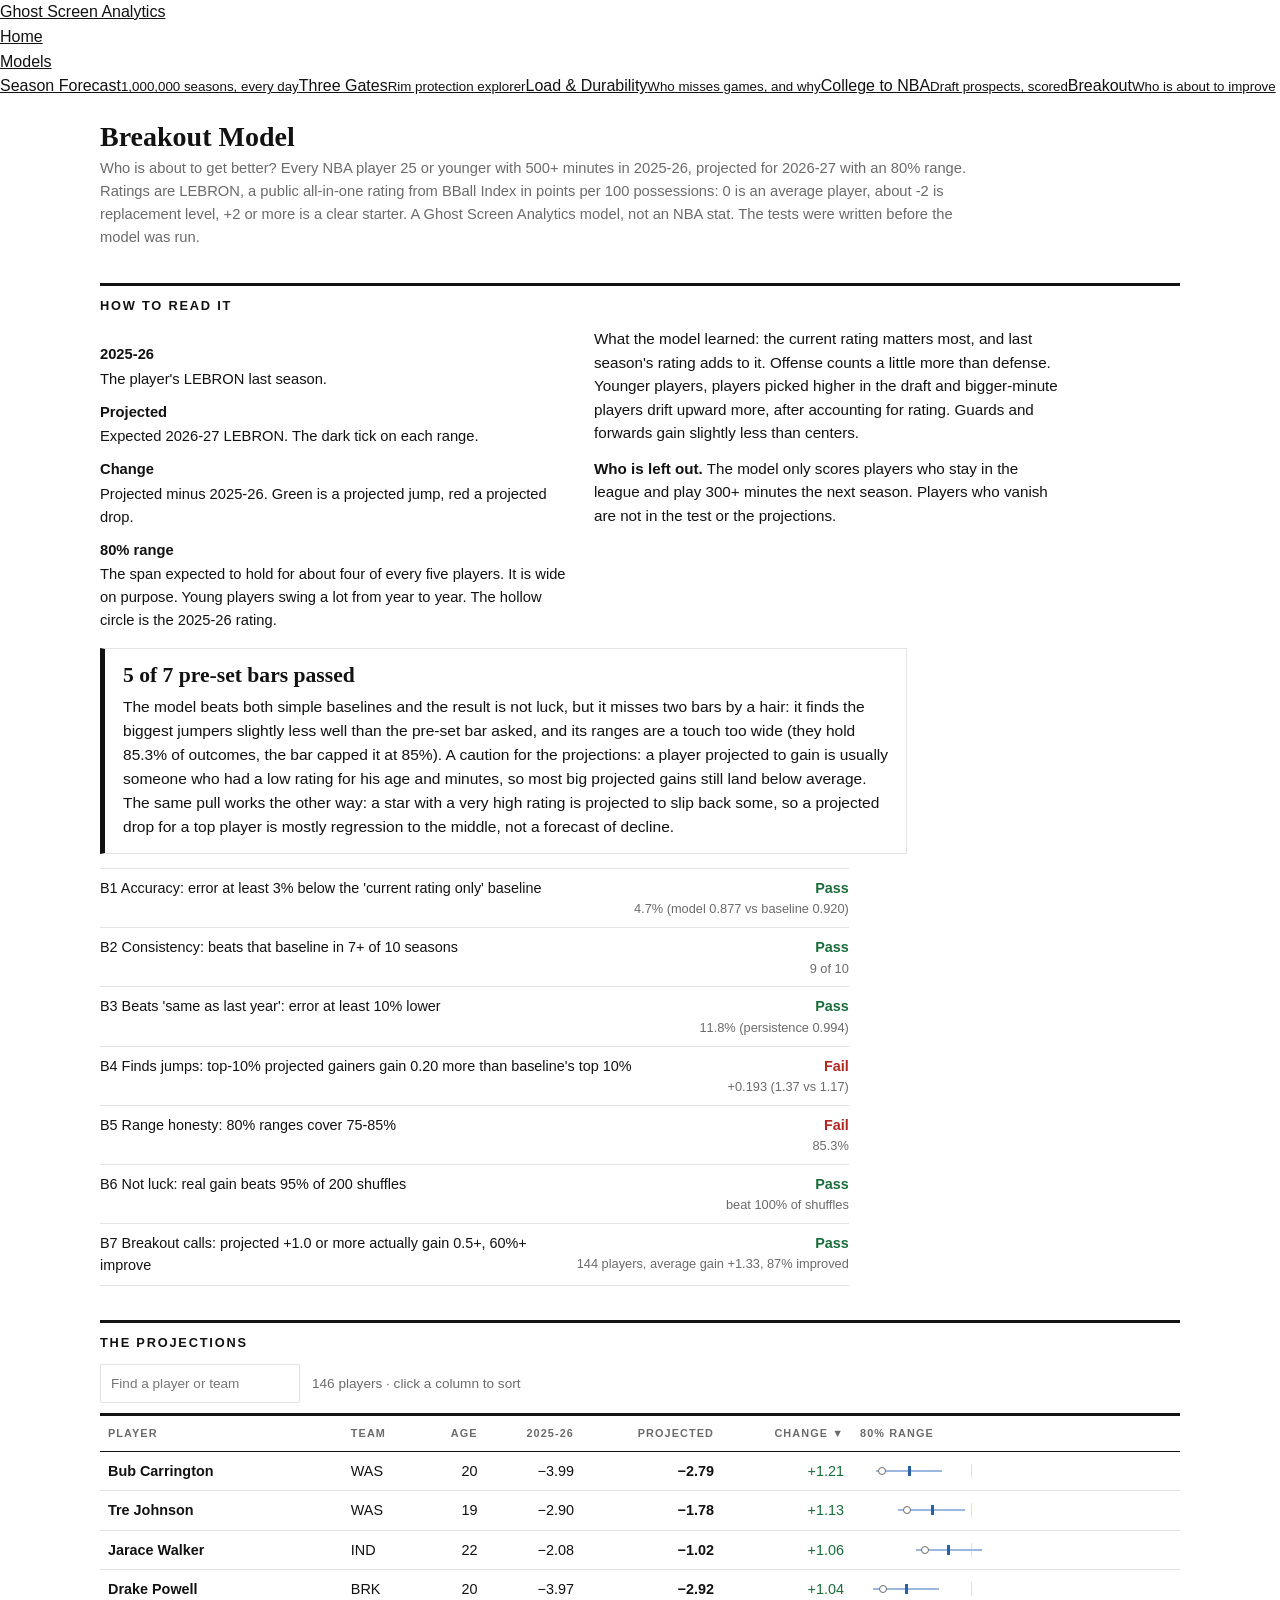
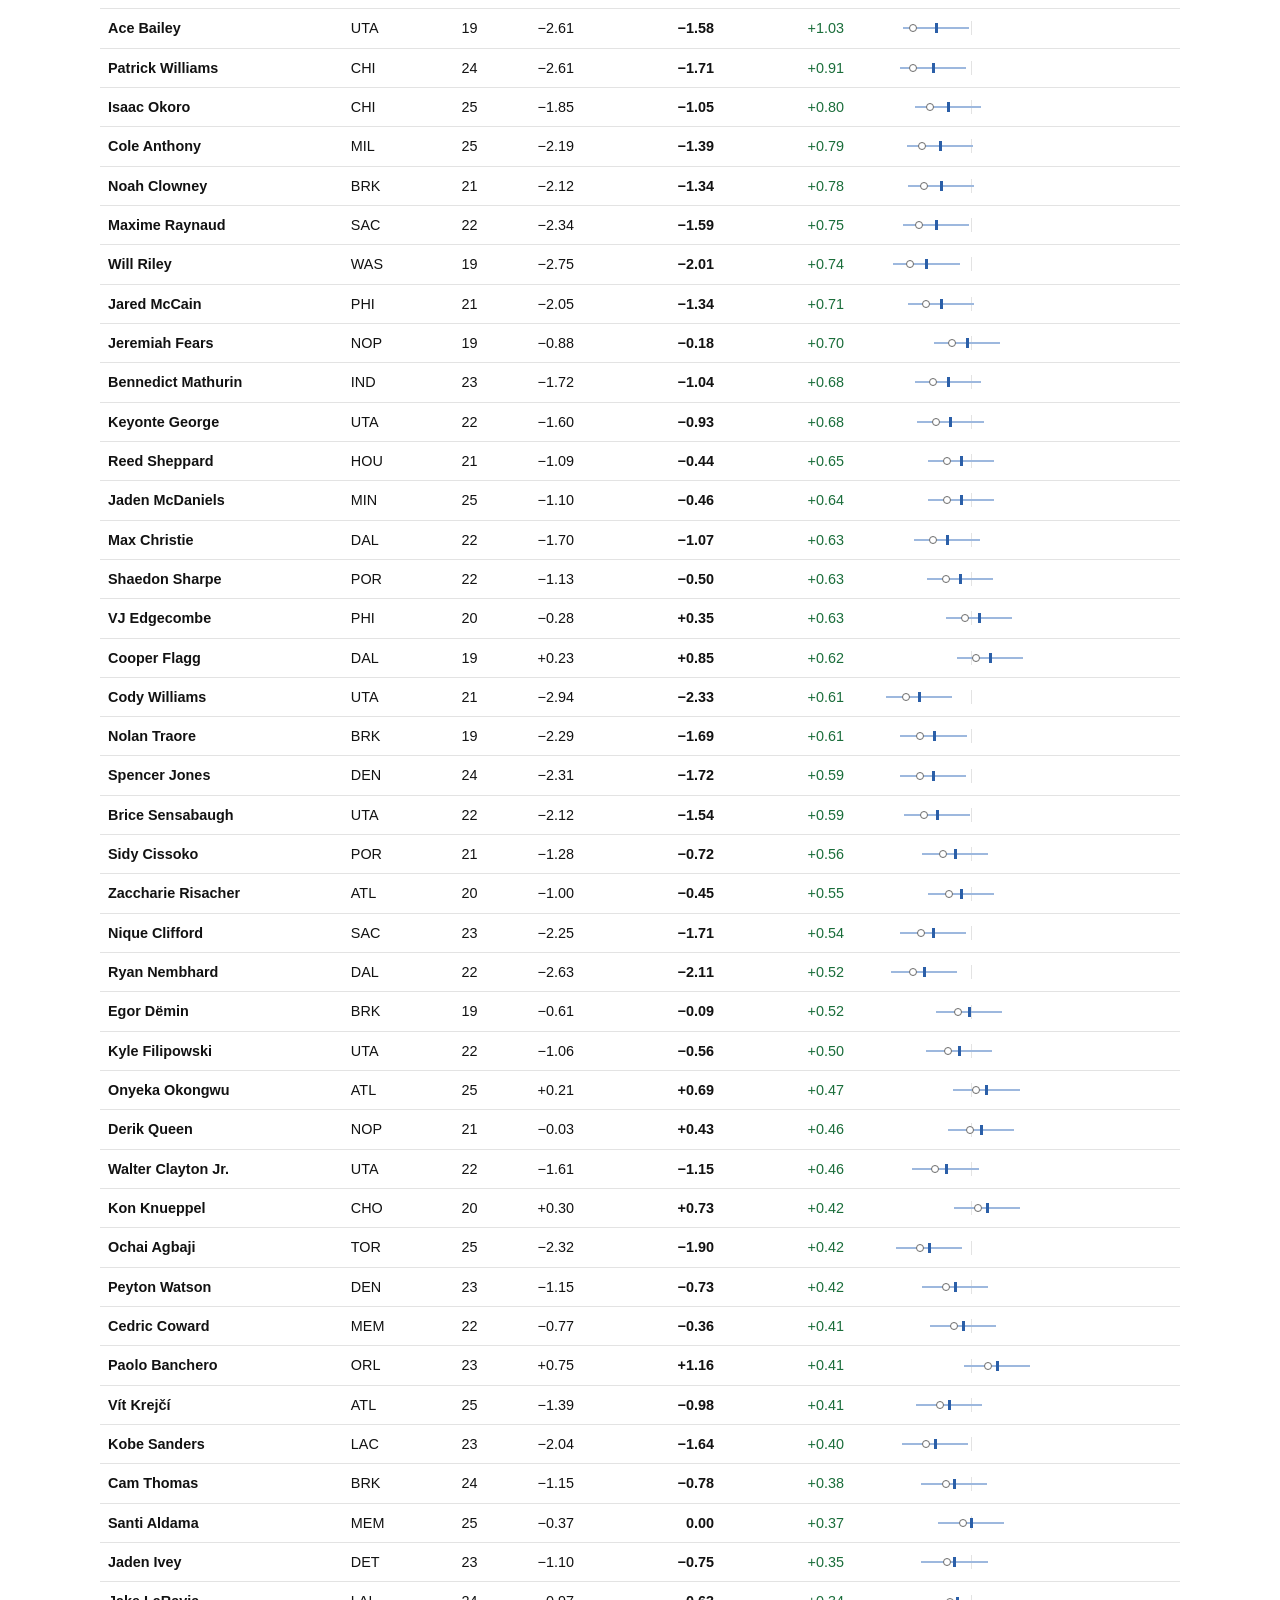
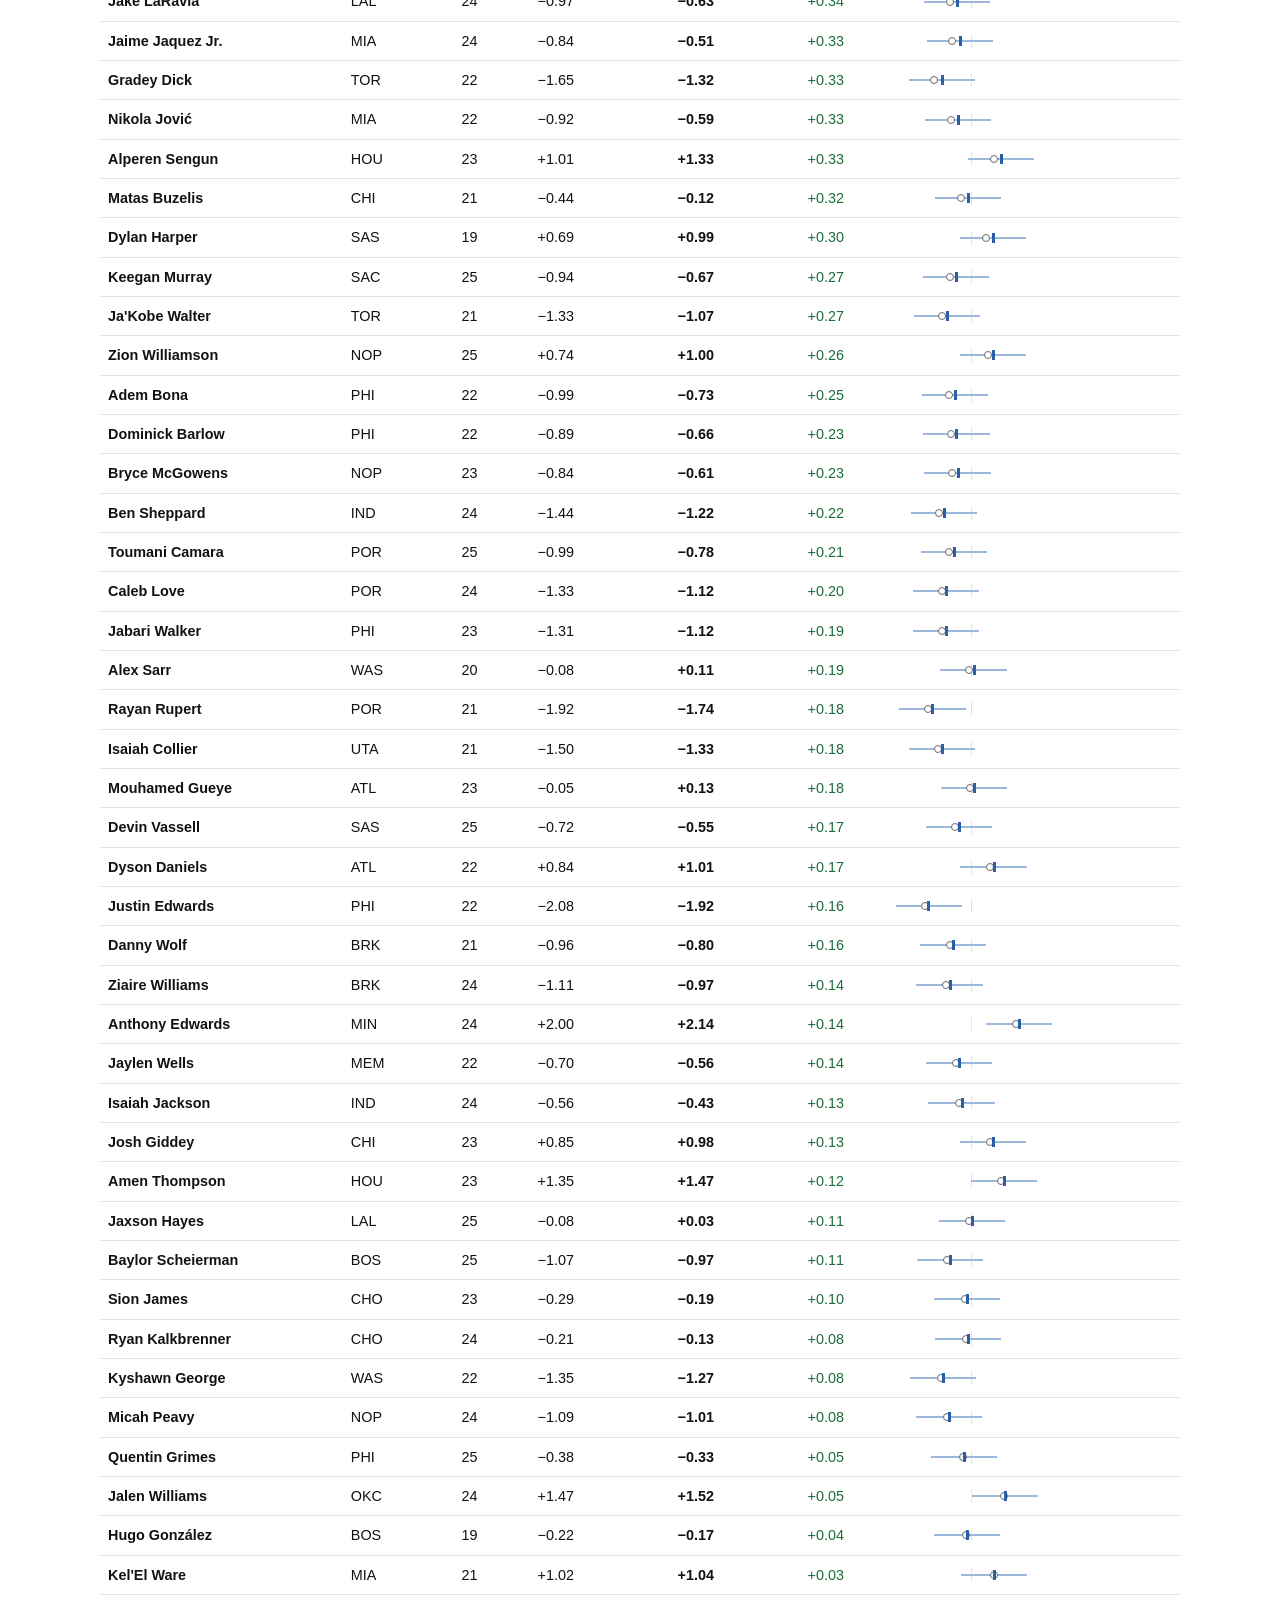
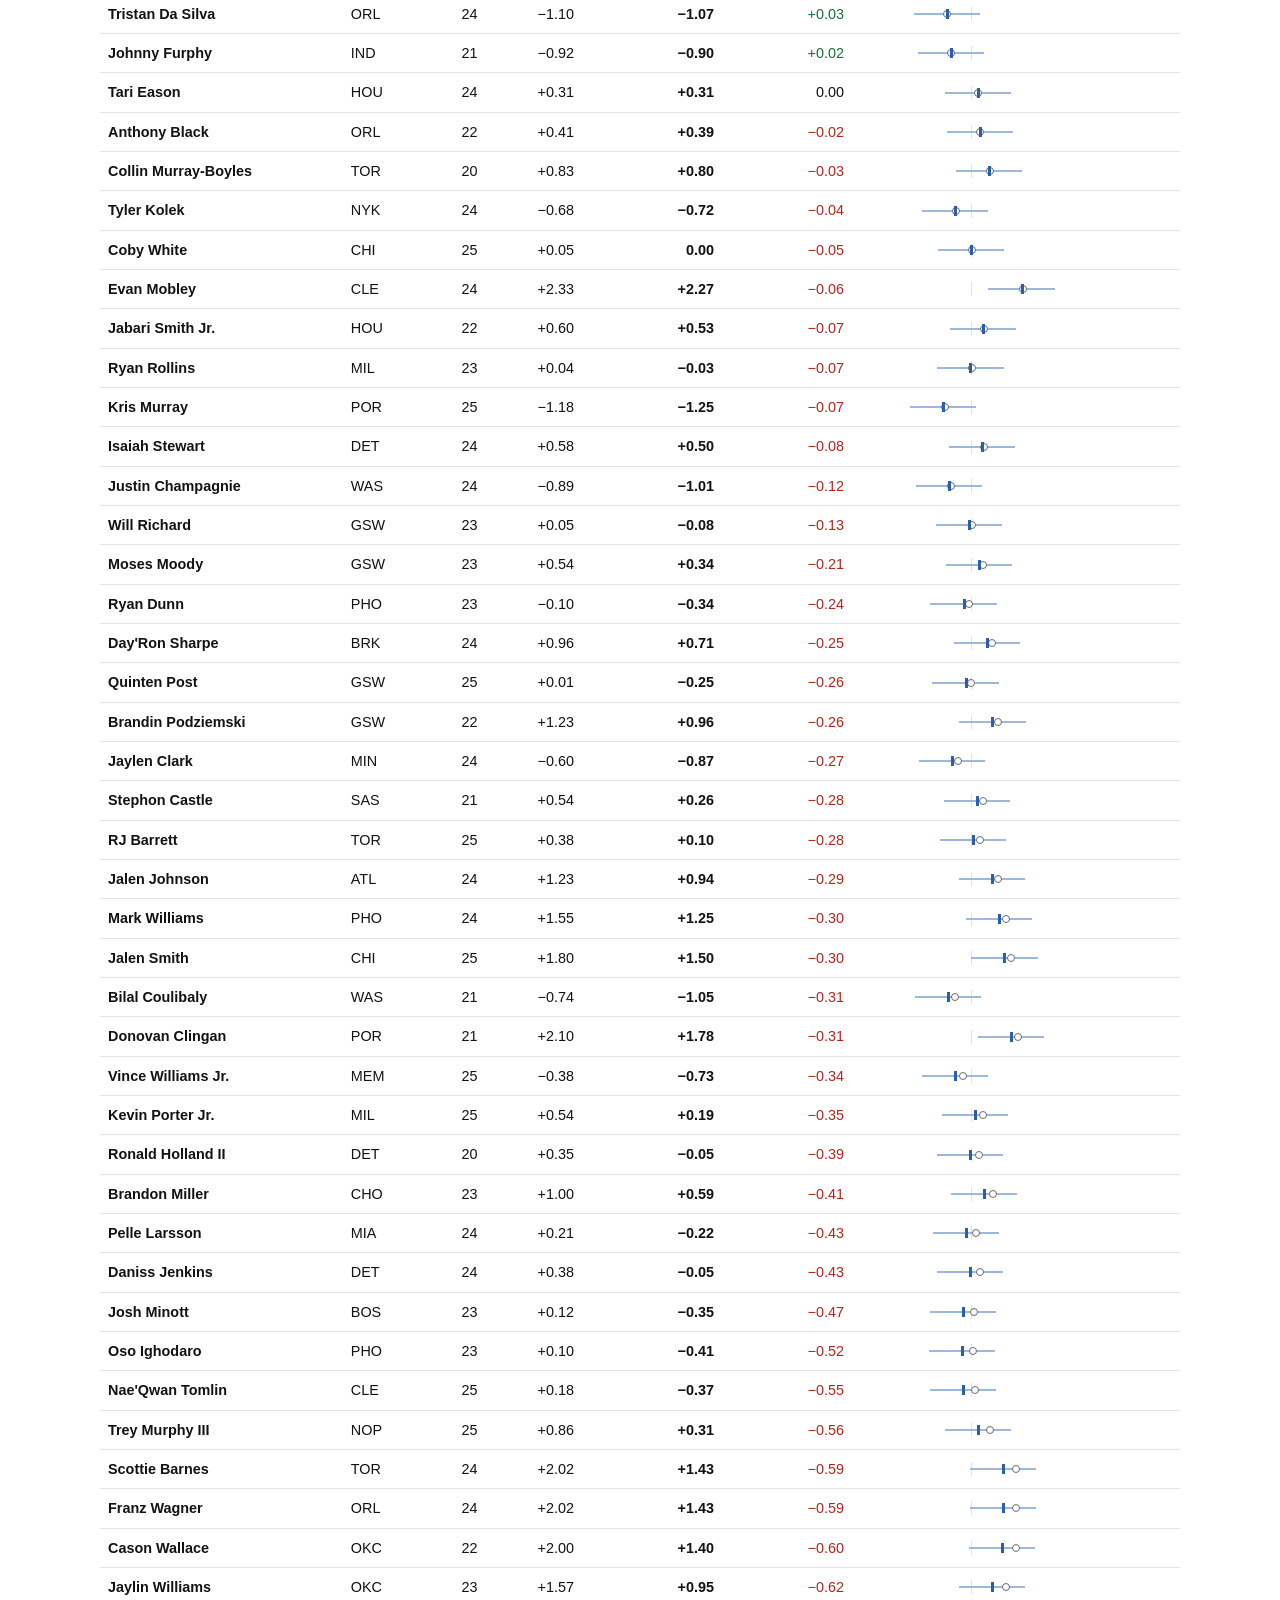
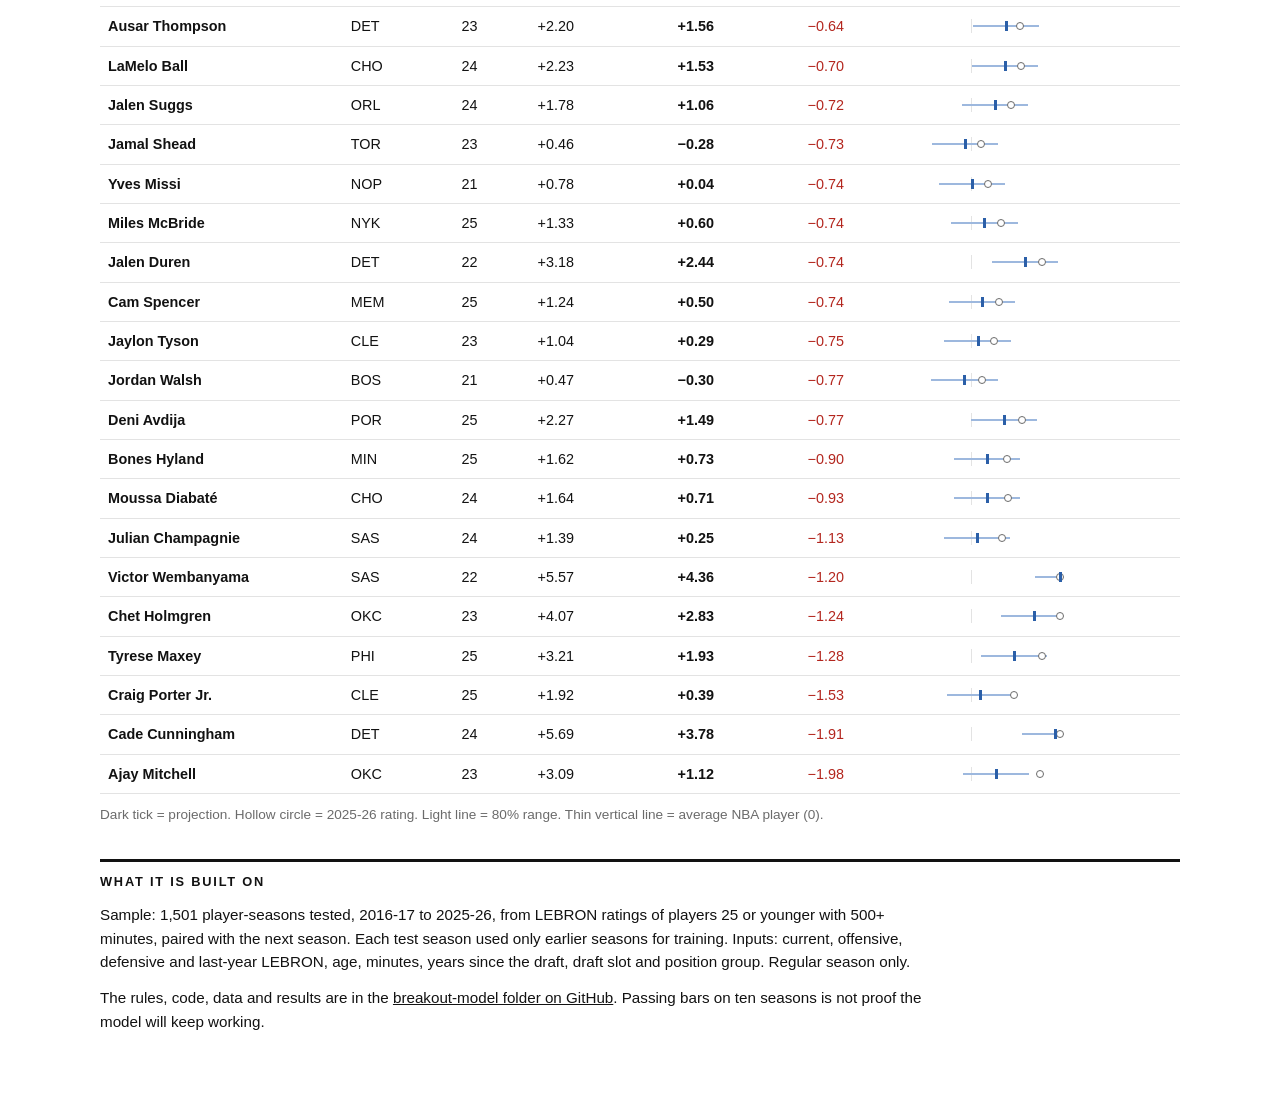
==== breakout/index.html @ 74c7fb14 "Add breakout model page" ====
<!doctype html>
<html lang="en">
<head>
<meta charset="utf-8">
<meta name="viewport" content="width=device-width, initial-scale=1">
<title>Breakout Model | Ghost Screen Analytics</title>
<meta name="description" content="Every NBA player 25 or younger, projected for 2026-27 from this year's rating, age, minutes and draft slot, with an 80% range and the tests the model passed and failed.">
<style>
:root{--bg:#ffffff;--ink:#121212;--mute:#6b6b6b;--line:#e3e3e3;--soft:#f5f5f4;--rule:#121212;--ok:#1a6d3a;--hot:#b3261e;--bar:#2b5fa8;--bar2:#9db8de}
@media (prefers-color-scheme:dark){:root:not([data-theme="light"]){--bg:#121212;--ink:#f2f2f2;--mute:#a0a0a0;--line:#2e2e2e;--soft:#1c1c1c;--rule:#f2f2f2;--ok:#6fd08c;--hot:#ff8a80;--bar:#7fb0ee;--bar2:#35506f}}
:root[data-theme="dark"]{--bg:#121212;--ink:#f2f2f2;--mute:#a0a0a0;--line:#2e2e2e;--soft:#1c1c1c;--rule:#f2f2f2;--ok:#6fd08c;--hot:#ff8a80;--bar:#7fb0ee;--bar2:#35506f}
*{box-sizing:border-box}
body{margin:0;background:var(--bg);color:var(--ink);font:16px/1.55 -apple-system,BlinkMacSystemFont,"Helvetica Neue",Arial,sans-serif}
main{max-width:1120px;margin:0 auto;padding:22px 20px 64px}
h1{font:700 1.75rem/1.15 Georgia,"Times New Roman",serif;margin:0 0 4px}
.dek{font-size:.92rem;color:var(--mute);margin:0 0 22px;max-width:60em}
h2{font:700 .8rem/1.2 -apple-system,BlinkMacSystemFont,"Helvetica Neue",Arial,sans-serif;text-transform:uppercase;letter-spacing:.14em;margin:34px 0 14px;padding-top:12px;border-top:3px solid var(--rule)}
.verdict{border:1px solid var(--line);border-left:5px solid var(--rule);padding:14px 18px;max-width:52em;font-size:.97rem}
.verdict b.big{display:block;font:700 1.35rem/1.2 Georgia,"Times New Roman",serif;margin-bottom:6px}
.bars{list-style:none;margin:14px 0 0;padding:0;max-width:52em;font-size:.9rem}
.bars li{display:flex;justify-content:space-between;gap:14px;padding:8px 0;border-bottom:1px solid var(--line)}
.bars li:first-child{border-top:1px solid var(--line)}
.bars .r{white-space:nowrap;font-weight:700;text-align:right}
.bars small{display:block;color:var(--mute);font-weight:400;font-size:.8rem}
.pass{color:var(--ok)}.fail{color:var(--hot)}
.tabs{display:flex;gap:0;margin:0 0 12px;flex-wrap:wrap}
.tabs button{font:600 .74rem/1 -apple-system,Helvetica,Arial,sans-serif;letter-spacing:.1em;text-transform:uppercase;padding:11px 16px;border:1px solid var(--ink);background:var(--bg);color:var(--ink);cursor:pointer}
.tabs button[aria-pressed=true]{background:var(--ink);color:var(--bg)}
.tools{display:flex;gap:12px;align-items:center;flex-wrap:wrap;margin:0 0 10px;font-size:.85rem;color:var(--mute)}
.tools input{font:inherit;padding:8px 10px;border:1px solid var(--line);background:var(--bg);color:var(--ink);min-width:200px;border-radius:2px}
.wrap{overflow-x:auto;border-top:3px solid var(--rule)}
table{border-collapse:collapse;width:100%;min-width:760px;font-size:.9rem}
th{font-size:.68rem;text-transform:uppercase;letter-spacing:.1em;text-align:left;padding:9px 8px;border-bottom:1px solid var(--ink);cursor:pointer;white-space:nowrap;user-select:none;color:var(--mute)}
th:hover{color:var(--ink)}
td{padding:8px;border-bottom:1px solid var(--line);vertical-align:middle}
td.n,th.n{text-align:right;font-variant-numeric:tabular-nums}
td.p{font-weight:700}
.tag{font-size:.64rem;text-transform:uppercase;letter-spacing:.08em;color:var(--mute);border:1px solid var(--line);padding:1px 5px;margin-left:6px;white-space:nowrap}
.rng{position:relative;height:14px;width:200px;min-width:200px}
.rng i{position:absolute;top:6px;height:2px;background:var(--bar2)}
.rng b{position:absolute;top:2px;width:3px;height:10px;background:var(--bar);margin-left:-1px}
.rng u{position:absolute;top:3px;width:8px;height:8px;border:1.5px solid var(--mute);border-radius:50%;margin-left:-4px;background:var(--bg)}
.rng s{position:absolute;top:0;height:14px;width:1px;background:var(--line)}
.up{color:var(--ok)}.dn{color:var(--hot)}
.note{font-size:.85rem;color:var(--mute);max-width:54em;margin:10px 0 0}
.cols{display:grid;grid-template-columns:repeat(2,minmax(0,1fr));gap:28px;max-width:60em}
@media(max-width:760px){.cols{grid-template-columns:minmax(0,1fr)}}
.cols p,.txt p{margin:0 0 12px;font-size:.95rem}
.txt{max-width:52em}
dt{font-weight:700;margin-top:10px;font-size:.92rem}dd{margin:2px 0 0;font-size:.92rem}
a{color:var(--ink)}
</style>
<link rel="stylesheet" href="/three-gate-defense/assets/site.css">
</head>
<body>
<header class="mast"><div><a class="brand" href="/three-gate-defense/">Ghost Screen Analytics</a><nav><a href="/three-gate-defense/">Home</a><div class="dd on"><a href="/three-gate-defense/models/">Models</a><div class="menu"><a href="/three-gate-defense/forecast/">Season Forecast<small>1,000,000 seasons, every day</small></a><a href="/three-gate-defense/defense/">Three Gates<small>Rim protection explorer</small></a><a href="/three-gate-defense/durability/">Load &amp; Durability<small>Who misses games, and why</small></a><a href="/three-gate-defense/college/" >College to NBA<small>Draft prospects, scored</small></a><a href="/three-gate-defense/breakout/" aria-current="page">Breakout<small>Who is about to improve</small></a></div></div></nav></div></header>
<main>
<h1>Breakout Model</h1>
<p class="dek" id="scale">Who is about to get better? Every NBA player 25 or younger with 500+ minutes in 2025-26, projected for 2026-27 with an 80% range. Ratings are LEBRON, a public all-in-one rating from BBall Index in points per 100 possessions: 0 is an average player, about -2 is replacement level, +2 or more is a clear starter. A Ghost Screen Analytics model, not an NBA stat. The tests were written before the model was run.</p>

<h2>How to read it</h2>
<div class="cols">
 <div>
  <dl>
   <dt>2025-26</dt><dd>The player's LEBRON last season.</dd>
   <dt>Projected</dt><dd>Expected 2026-27 LEBRON. The dark tick on each range.</dd>
   <dt>Change</dt><dd>Projected minus 2025-26. Green is a projected jump, red a projected drop.</dd>
   <dt>80% range</dt><dd>The span expected to hold for about four of every five players. It is wide on purpose. Young players swing a lot from year to year. The hollow circle is the 2025-26 rating.</dd>
  </dl>
 </div>
 <div class="txt"><p id="learned"></p>
 <p><b>Who is left out.</b> The model only scores players who stay in the league and play 300+ minutes the next season. Players who vanish are not in the test or the projections.</p></div>
</div>

<div class="verdict" id="verdict">Loading results…</div>
<ul class="bars" id="bars"></ul>

<h2>The projections</h2>
<div class="tools"><input id="q" type="search" placeholder="Find a player or team" aria-label="Find a player or team"><span id="cap"></span></div>
<div class="wrap"><table id="tb"><thead></thead><tbody></tbody></table></div>
<p class="note">Dark tick = projection. Hollow circle = 2025-26 rating. Light line = 80% range. Thin vertical line = average NBA player (0).</p>

<h2>What it is built on</h2>
<div class="txt">
 <p>Sample: <span id="nall"></span> player-seasons tested, 2016-17 to 2025-26, from LEBRON ratings of players 25 or younger with 500+ minutes, paired with the next season. Each test season used only earlier seasons for training. Inputs: current, offensive, defensive and last-year LEBRON, age, minutes, years since the draft, draft slot and position group. Regular season only.</p>
 <p>The rules, code, data and results are in the <a href="https://github.com/TheLowPostHoops/three-gate-defense/tree/main/breakout-model">breakout-model folder on GitHub</a>. Passing bars on ten seasons is not proof the model will keep working.</p>
</div>
</main>
<script>
const $=id=>document.getElementById(id),LO=-5,HI=4,W=200,x=v=>Math.max(0,Math.min(W,(v-LO)/(HI-LO)*W));
let D,sortK='gain',sortDir=-1;
const f2=v=>(v>0?'+':'')+v.toFixed(2).replace('-','−');
const C=[['player','Player',0],['team','Team',0],['age','Age',1],['lb','2025-26',1],['proj','Projected',1],['gain','Change',1],['rng','80% range',0]];
function render(){
 const q=$('q').value.trim().toLowerCase();
 let a=D.rows.filter(r=>!q||(r.player+' '+r.team).toLowerCase().includes(q));
 a.sort((p,q2)=>{const u=p[sortK],v=q2[sortK];return (typeof u==='string'?u.localeCompare(v):u-v)*sortDir});
 $('tb').tHead.innerHTML='<tr>'+C.map(([k,l,n])=>`<th class="${n?'n':''}" data-k="${k}">${l}${sortK===k?(sortDir>0?' ▲':' ▼'):''}</th>`).join('')+'</tr>';
 $('tb').tBodies[0].innerHTML=a.map(r=>`<tr><td class="p">${r.player}</td><td>${r.team}</td><td class="n">${r.age}</td><td class="n">${f2(r.lb)}</td><td class="n p">${f2(r.proj)}</td><td class="n ${r.gain>0.005?'up':r.gain<-0.005?'dn':''}">${f2(r.gain)}</td><td><div class="rng" title="80% range ${f2(r.lo)} to ${f2(r.hi)}"><s style="left:${x(0)}px"></s><i style="left:${x(r.lo)}px;width:${x(r.hi)-x(r.lo)}px"></i><u style="left:${x(r.lb)}px"></u><b style="left:${x(r.proj)}px"></b></div></td></tr>`).join('');
 $('cap').textContent=a.length+' players · click a column to sort';
 document.querySelectorAll('th').forEach(t=>t.onclick=()=>{const k=t.dataset.k;if(k==='rng')return;if(sortK===k)sortDir=-sortDir;else{sortK=k;sortDir=(k==='player'||k==='team')?1:-1}render()});
}
fetch('data.json?'+Date.now()).then(r=>r.json()).then(d=>{D=d;
 const np=d.bars.filter(b=>b.passed).length;
 $('verdict').innerHTML=`<b class="big">${np} of ${d.bars.length} pre-set bars passed</b>${d.verdict}`;
 $('bars').innerHTML=d.bars.map(b=>`<li><span>${b.bar}</span><span class="r ${b.passed?'pass':'fail'}">${b.passed?'Pass':'Fail'}<small>${b.result}</small></span></li>`).join('');
 $('learned').innerHTML=d.learned;$('nall').textContent=d.n.toLocaleString();
 render();
}).catch(()=>{$('verdict').textContent='Results could not be loaded.'});
$('q').oninput=()=>D&&render();
</script>
</body>
</html>
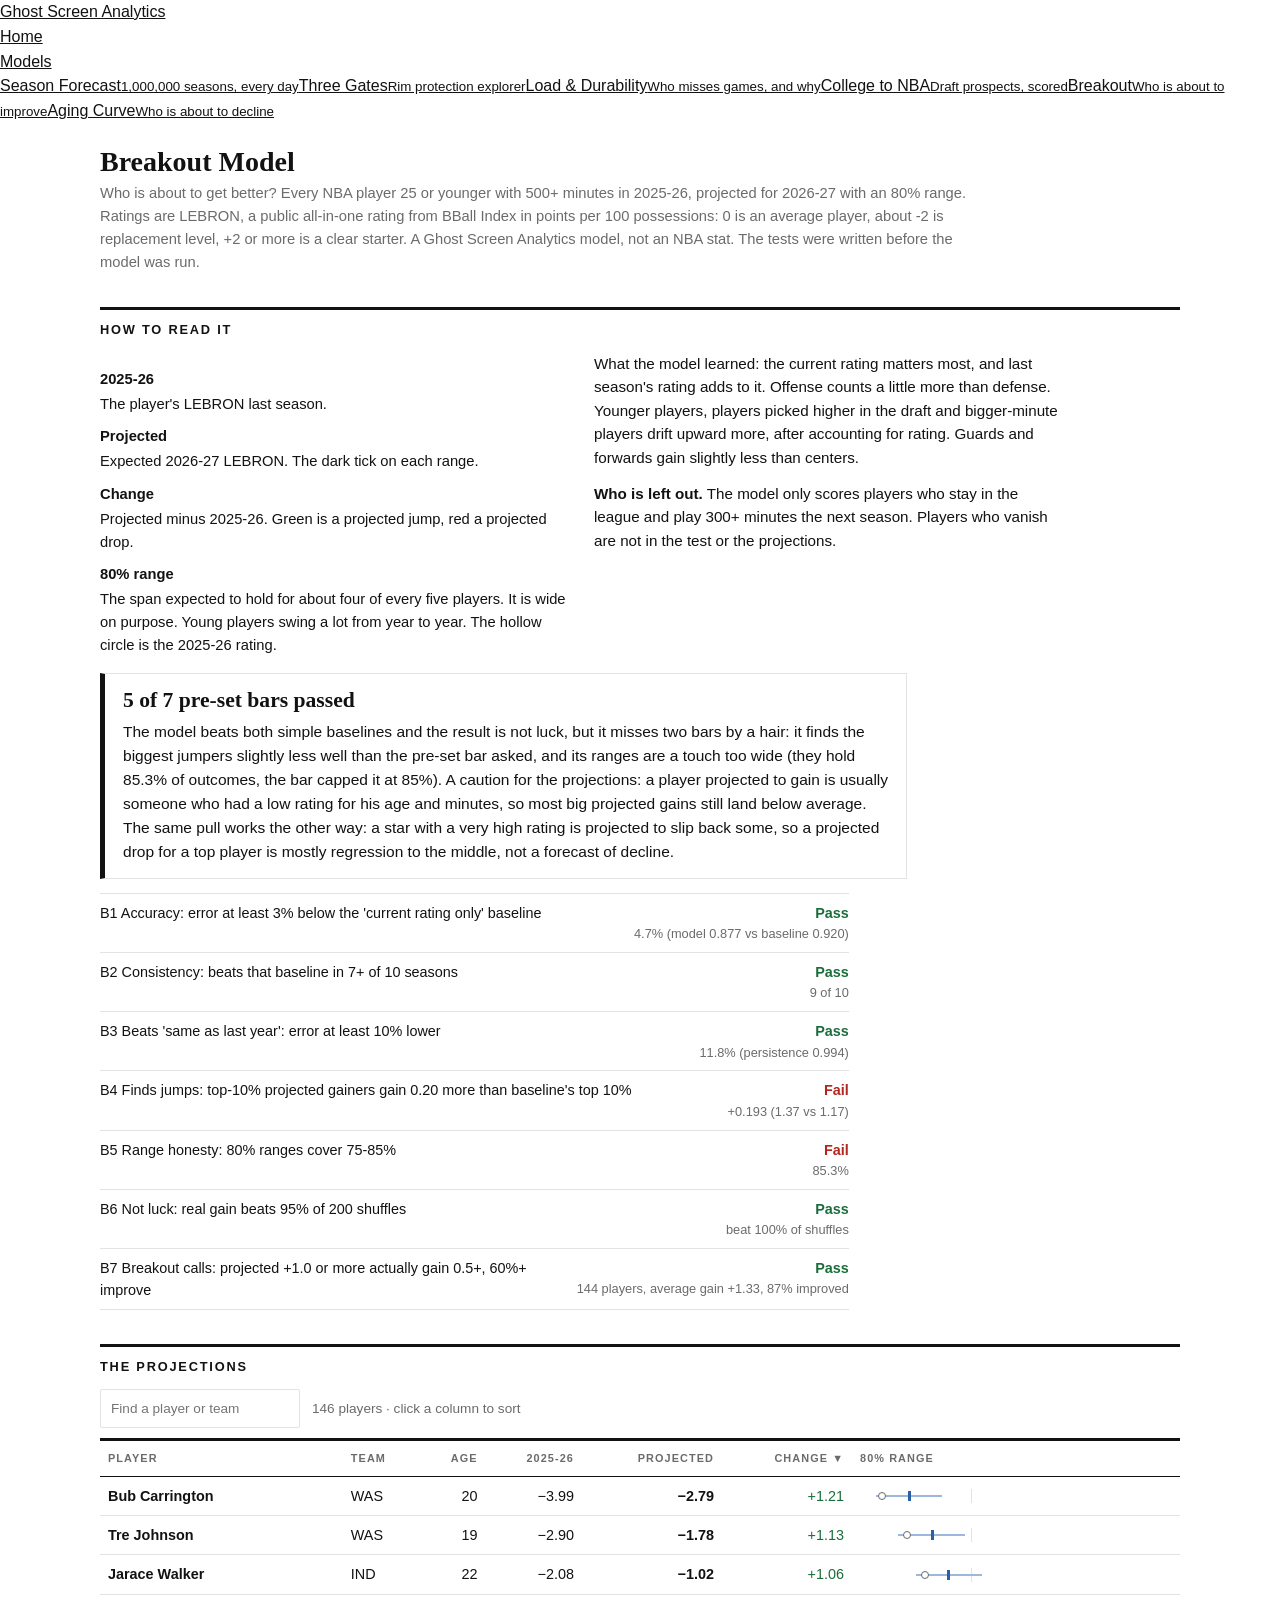
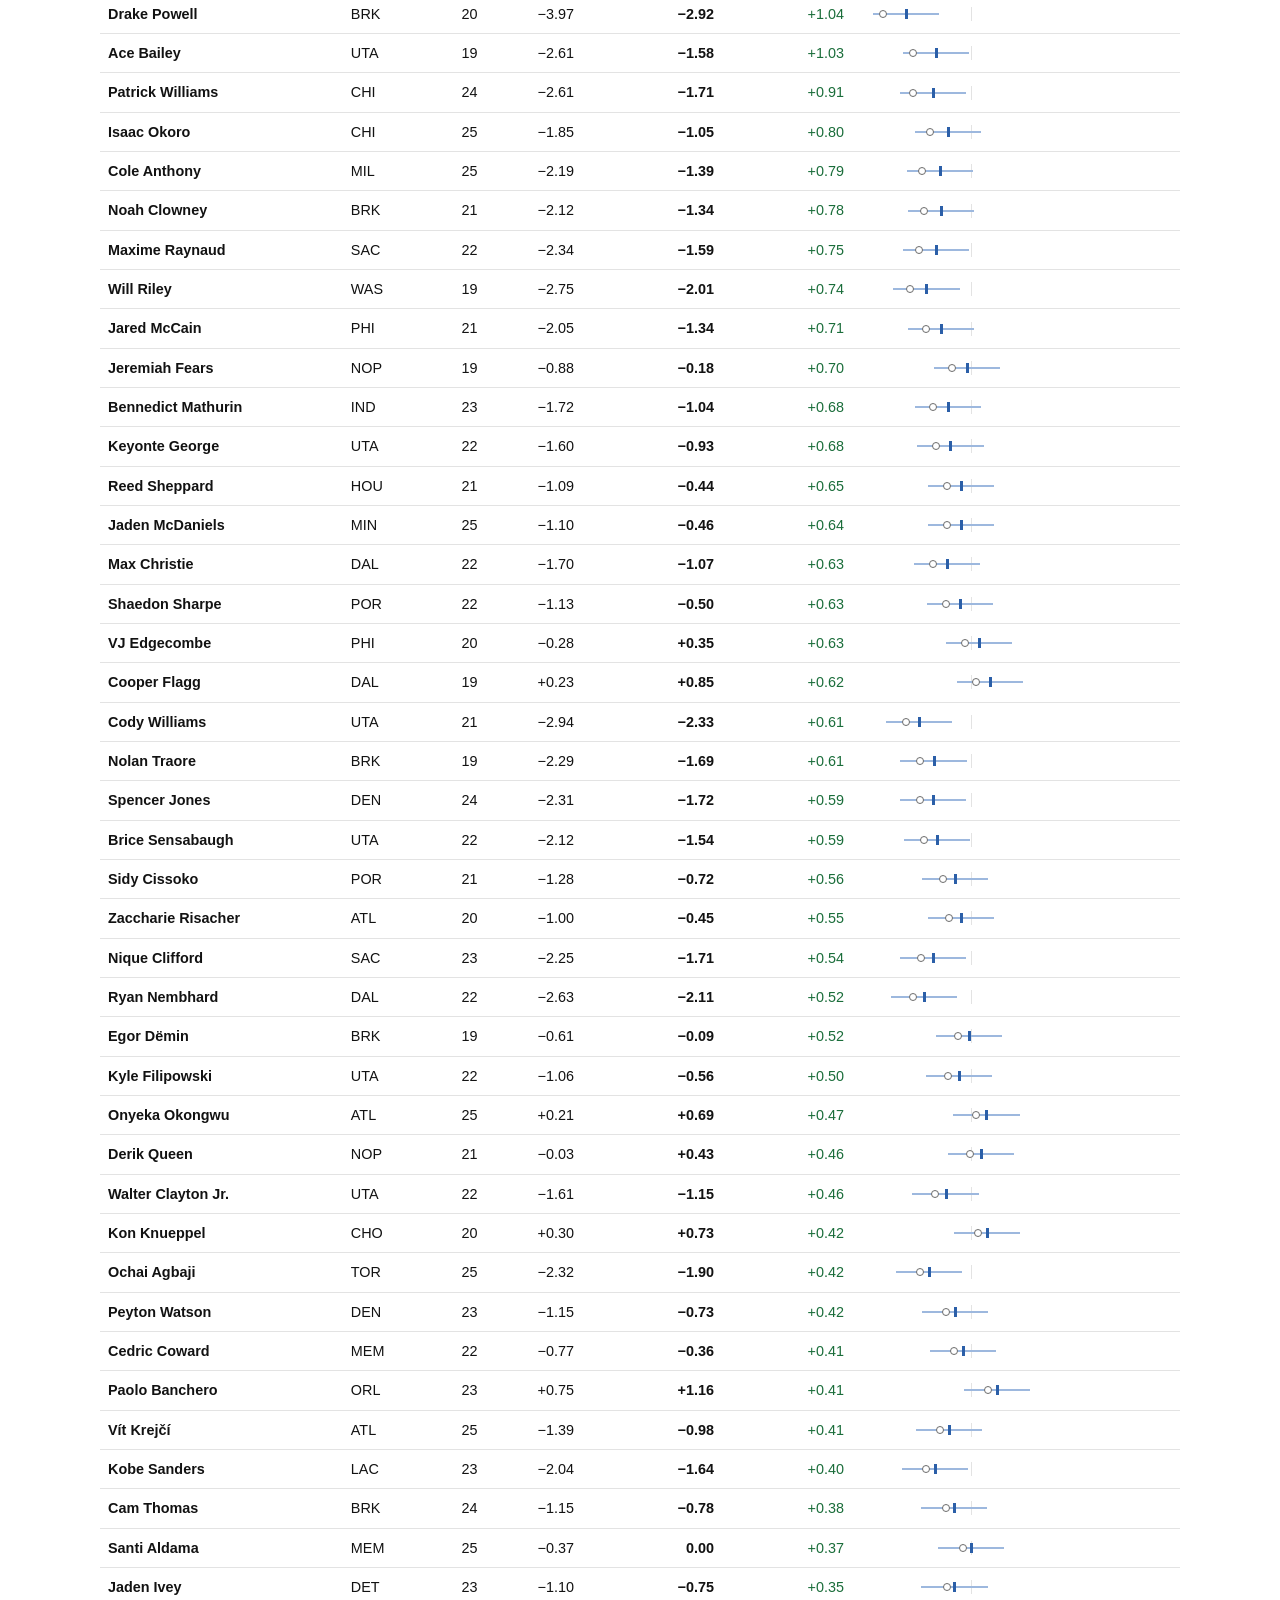
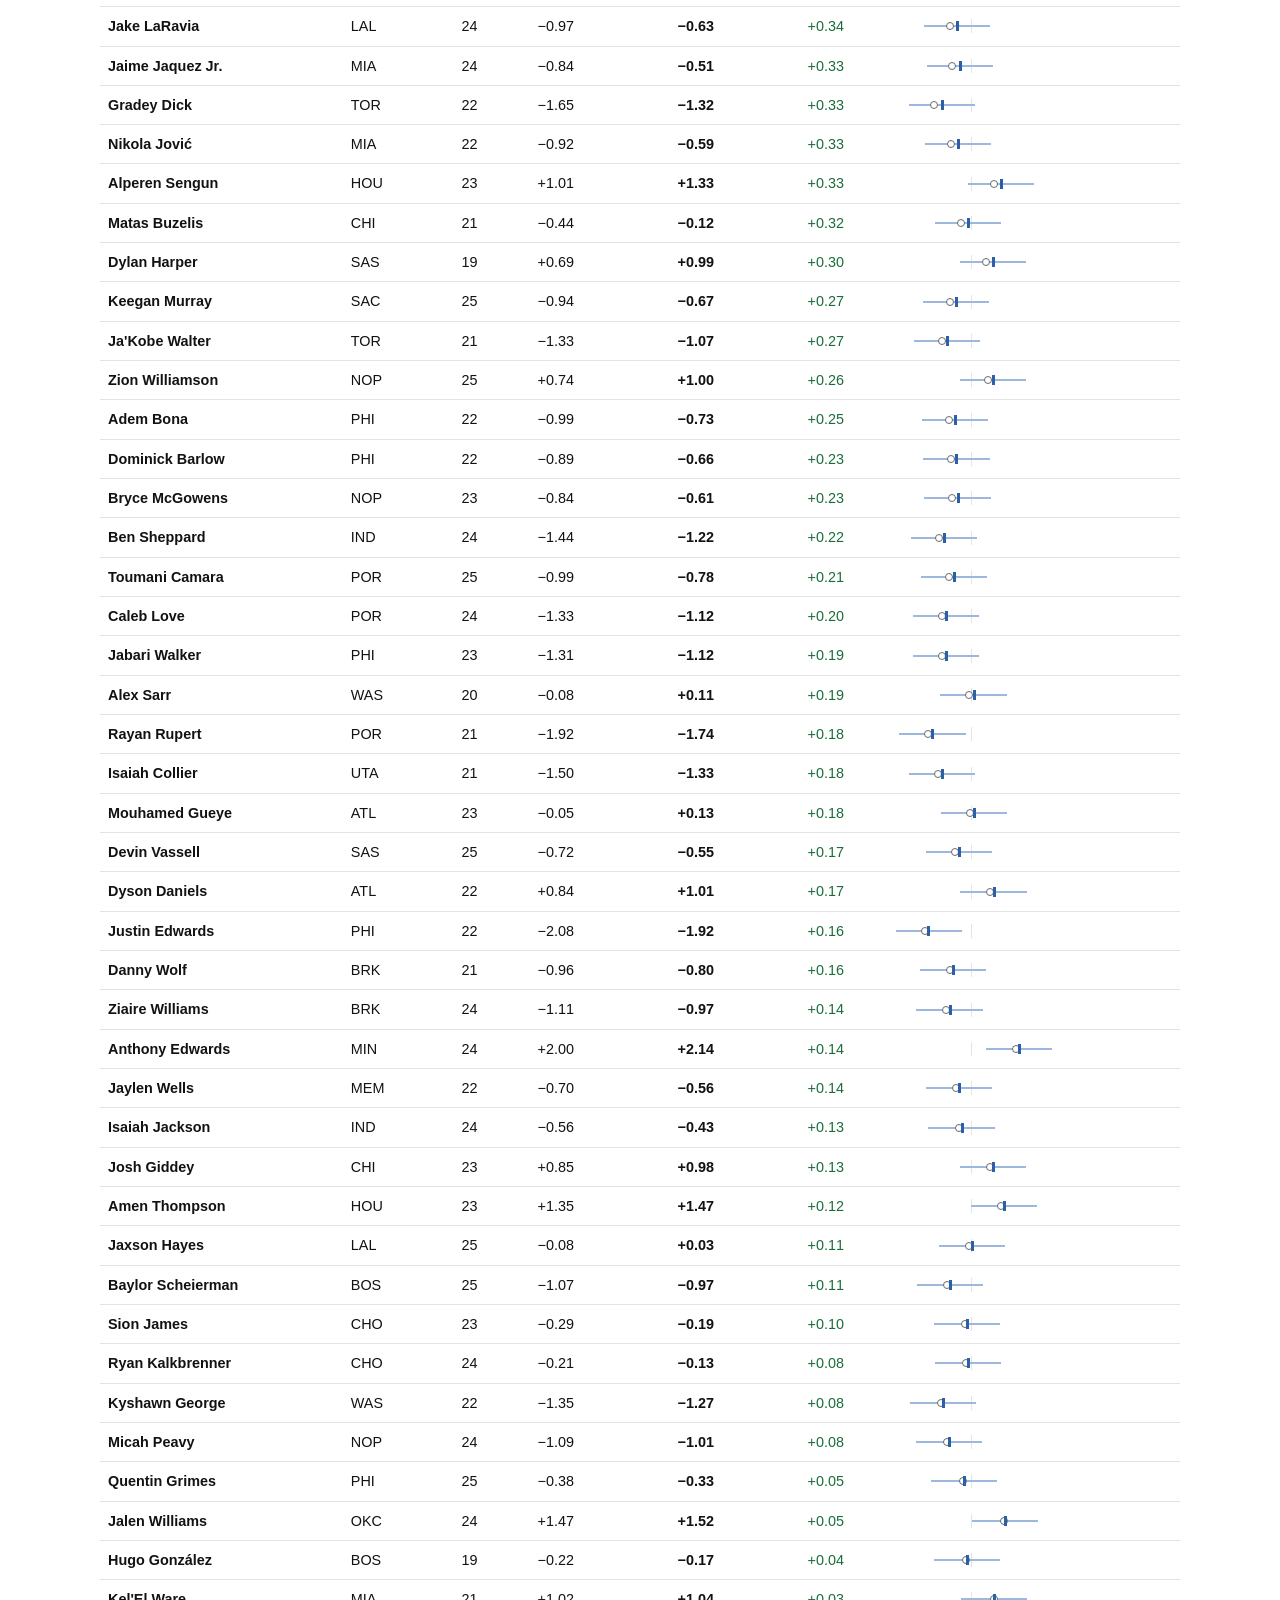
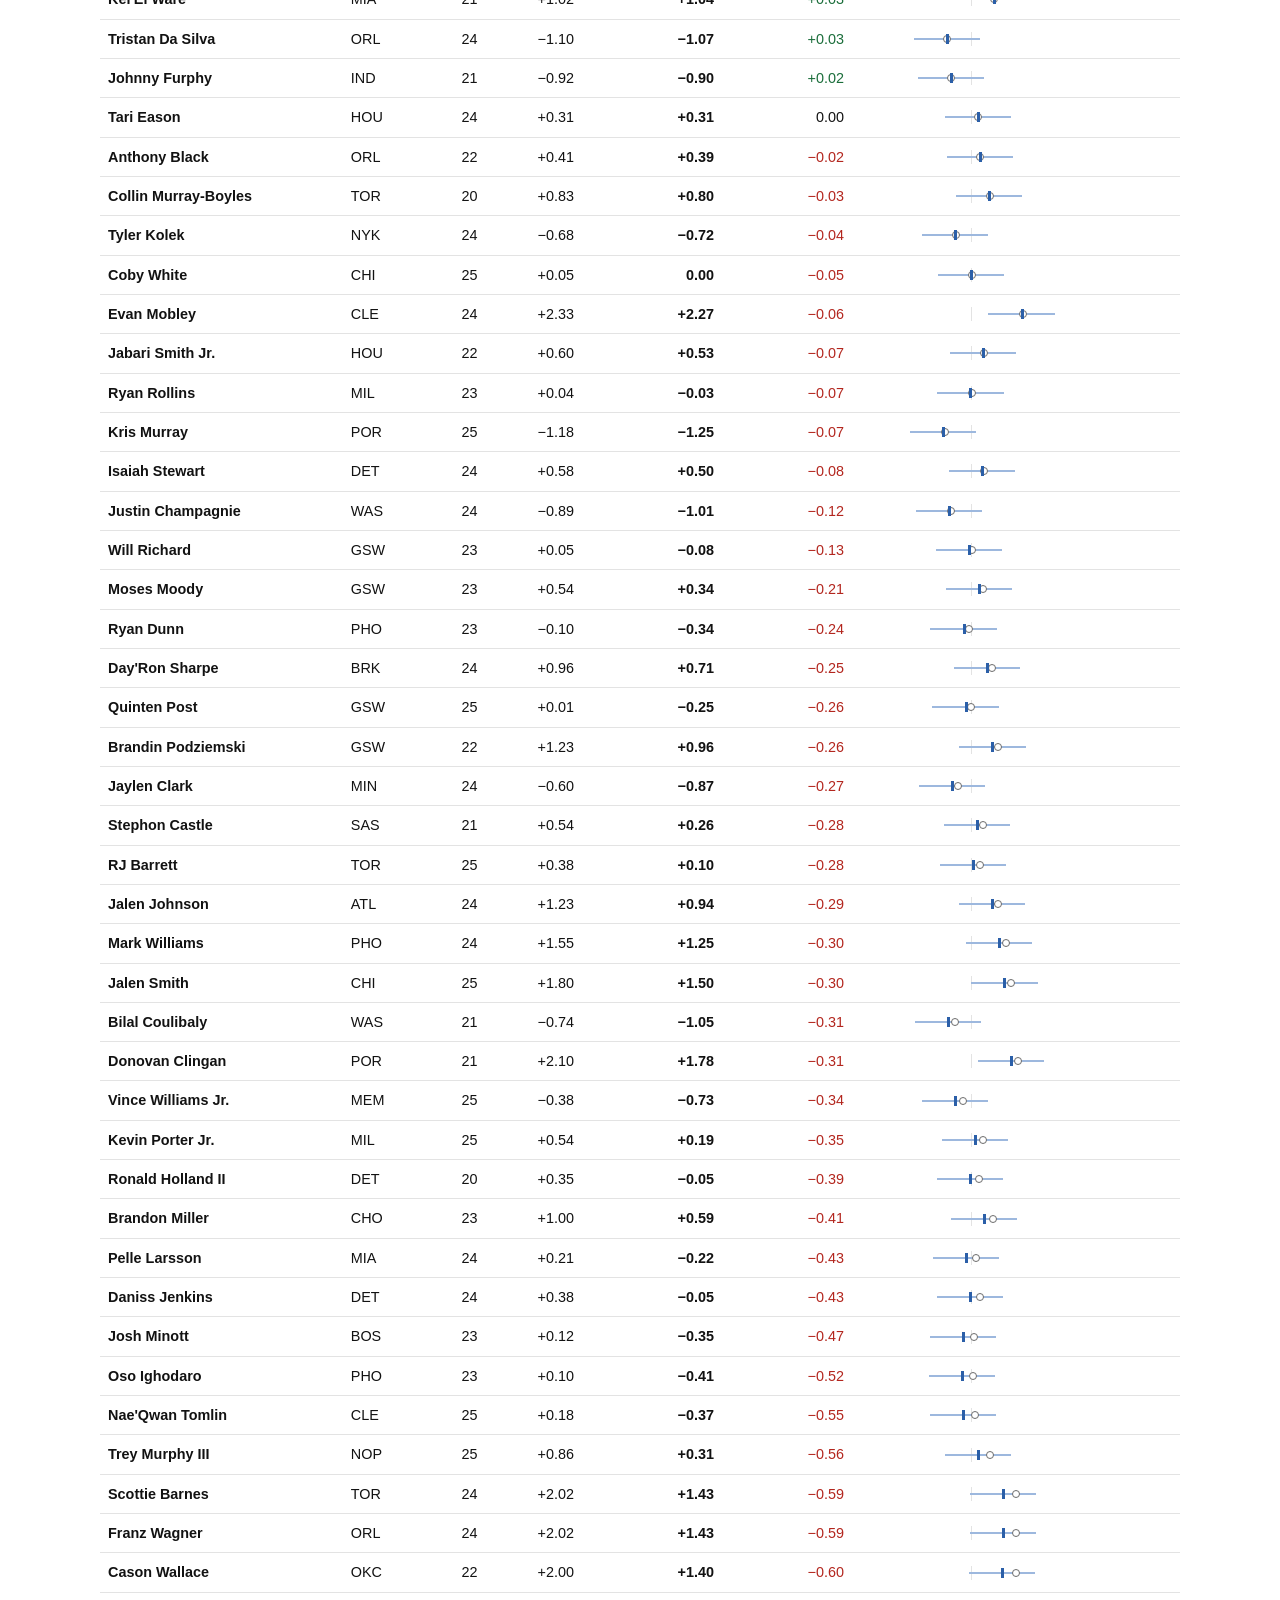
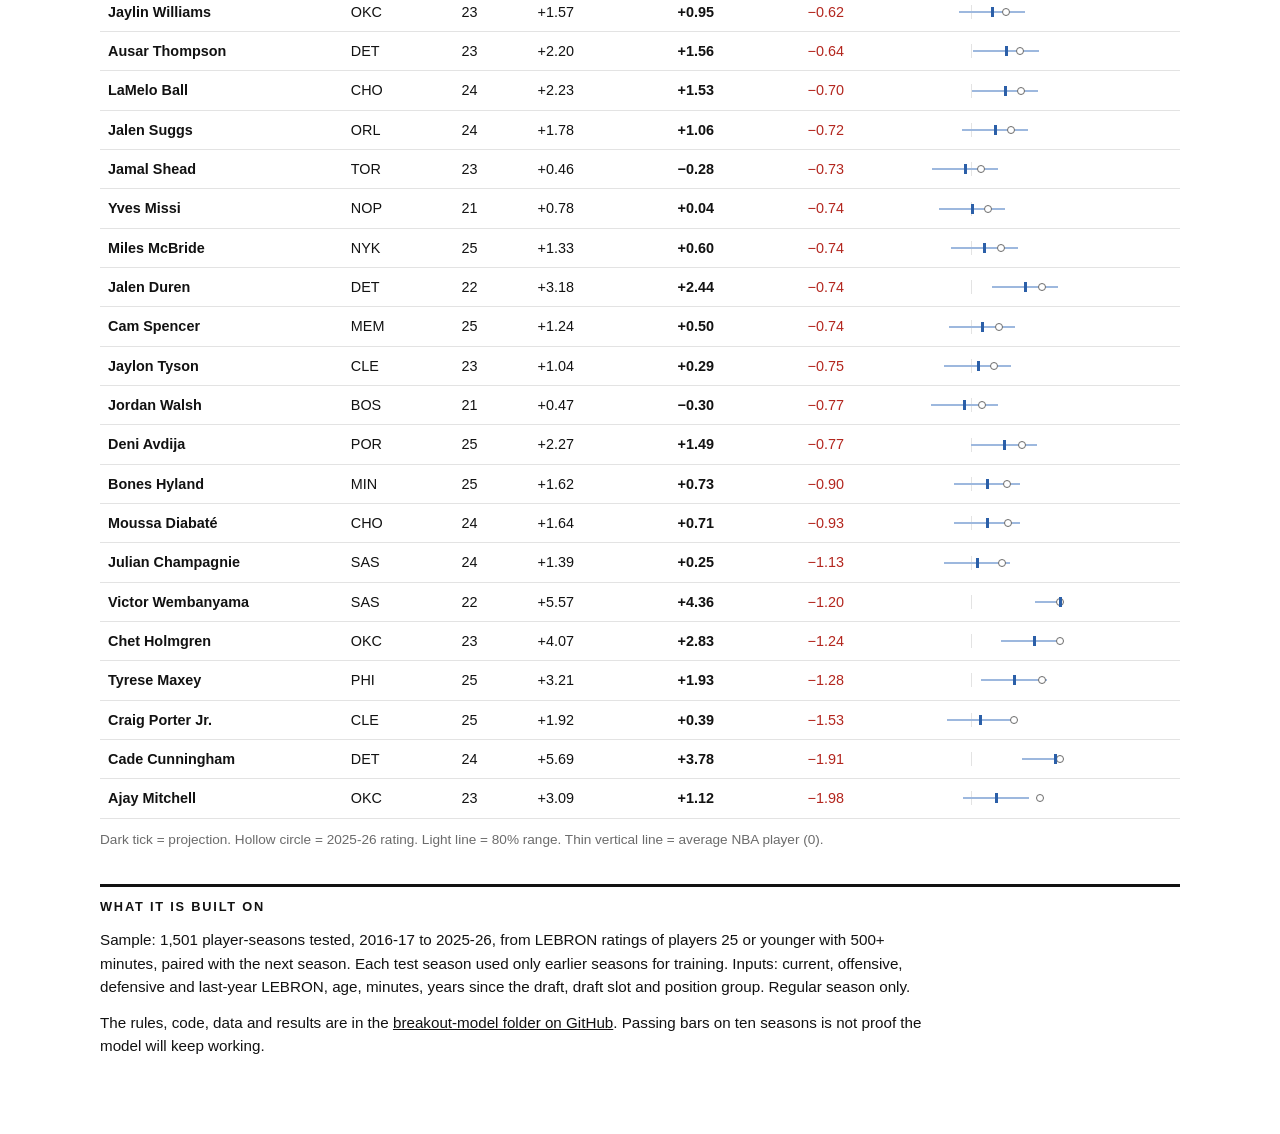
==== commit e25e213a: "Add aging link to menu" ====
--- a/breakout/index.html
+++ b/breakout/index.html
@@ -53,7 +53,7 @@
 <link rel="stylesheet" href="/three-gate-defense/assets/site.css">
 </head>
 <body>
-<header class="mast"><div><a class="brand" href="/three-gate-defense/">Ghost Screen Analytics</a><nav><a href="/three-gate-defense/">Home</a><div class="dd on"><a href="/three-gate-defense/models/">Models</a><div class="menu"><a href="/three-gate-defense/forecast/">Season Forecast<small>1,000,000 seasons, every day</small></a><a href="/three-gate-defense/defense/">Three Gates<small>Rim protection explorer</small></a><a href="/three-gate-defense/durability/">Load &amp; Durability<small>Who misses games, and why</small></a><a href="/three-gate-defense/college/" >College to NBA<small>Draft prospects, scored</small></a><a href="/three-gate-defense/breakout/" aria-current="page">Breakout<small>Who is about to improve</small></a></div></div></nav></div></header>
+<header class="mast"><div><a class="brand" href="/three-gate-defense/">Ghost Screen Analytics</a><nav><a href="/three-gate-defense/">Home</a><div class="dd on"><a href="/three-gate-defense/models/">Models</a><div class="menu"><a href="/three-gate-defense/forecast/">Season Forecast<small>1,000,000 seasons, every day</small></a><a href="/three-gate-defense/defense/">Three Gates<small>Rim protection explorer</small></a><a href="/three-gate-defense/durability/">Load &amp; Durability<small>Who misses games, and why</small></a><a href="/three-gate-defense/college/" >College to NBA<small>Draft prospects, scored</small></a><a href="/three-gate-defense/breakout/" aria-current="page">Breakout<small>Who is about to improve</small></a><a href="/three-gate-defense/aging/">Aging Curve<small>Who is about to decline</small></a></div></div></nav></div></header>
 <main>
 <h1>Breakout Model</h1>
 <p class="dek" id="scale">Who is about to get better? Every NBA player 25 or younger with 500+ minutes in 2025-26, projected for 2026-27 with an 80% range. Ratings are LEBRON, a public all-in-one rating from BBall Index in points per 100 possessions: 0 is an average player, about -2 is replacement level, +2 or more is a clear starter. A Ghost Screen Analytics model, not an NBA stat. The tests were written before the model was run.</p>
